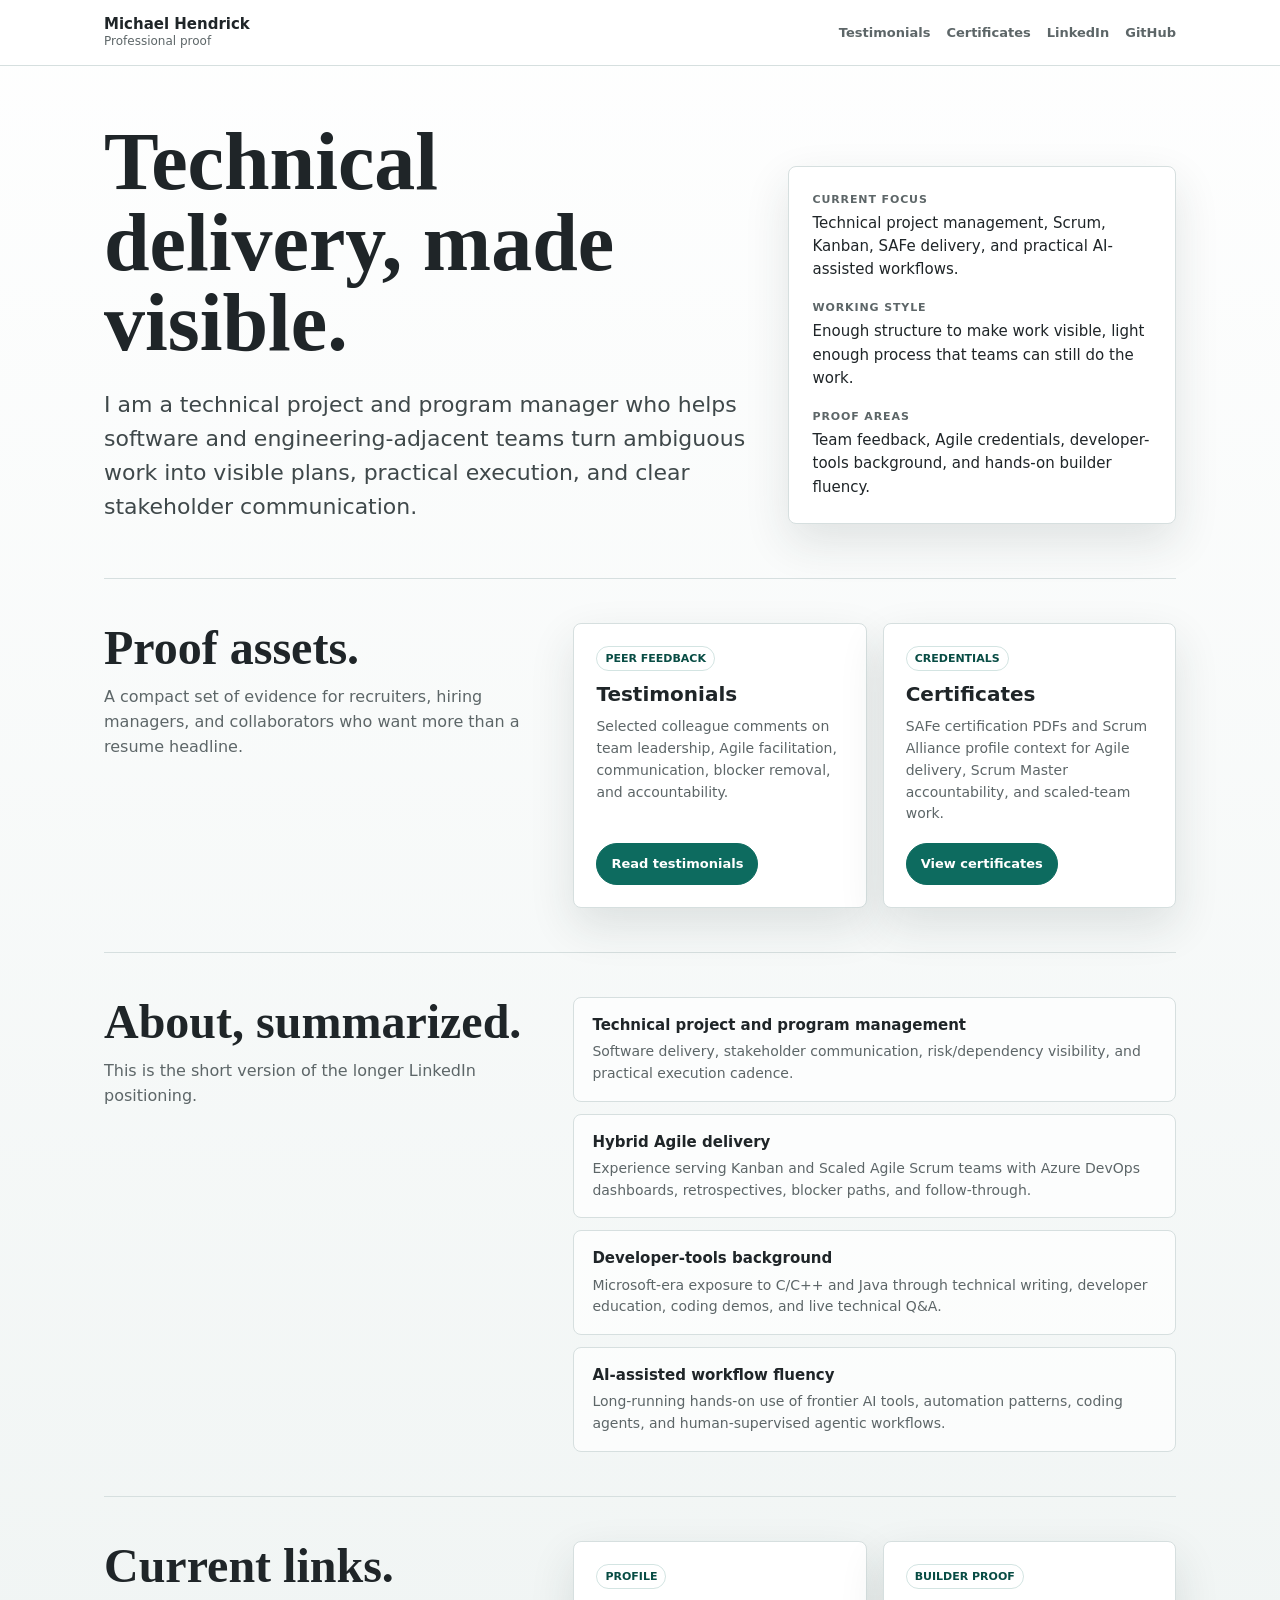
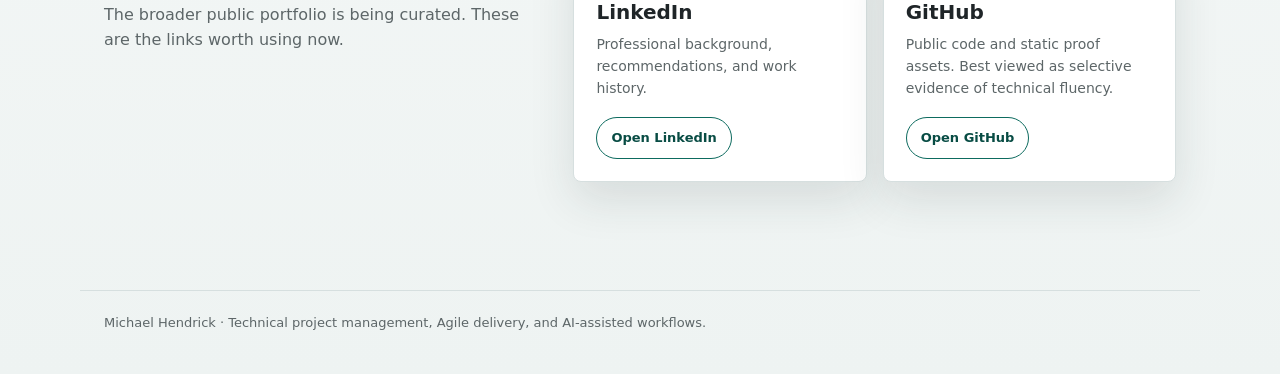
==== index.html @ f29e8d6c "Expand proof site with landing and certificates" ====
<!doctype html>
<html lang="en">
  <head>
    <meta charset="utf-8" />
    <meta name="viewport" content="width=device-width, initial-scale=1" />
    <title>Proof | Michael Hendrick</title>
    <meta
      name="description"
      content="Professional proof page for Michael Hendrick: testimonials, Agile and SAFe credentials, and a concise summary of technical project management focus."
    />
    <meta property="og:title" content="Proof | Michael Hendrick" />
    <meta
      property="og:description"
      content="Testimonials, credentials, and proof points for Michael Hendrick's technical project management, Agile delivery, and AI-assisted workflow experience."
    />
    <meta property="og:type" content="website" />
    <meta property="og:url" content="https://proof.hendrick.net/" />
    <link rel="canonical" href="https://proof.hendrick.net/" />
    <link rel="stylesheet" href="/assets/site.css" />
  </head>
  <body>
    <header class="site-header">
      <nav class="nav" aria-label="Primary">
        <a class="brand" href="/" aria-label="Michael Hendrick proof home">
          <strong>Michael Hendrick</strong>
          <span>Professional proof</span>
        </a>
        <div class="nav-links" aria-label="Proof links">
          <a href="/testimonials/">Testimonials</a>
          <a href="/certificates/">Certificates</a>
          <a href="https://www.linkedin.com/in/michaelhendrick/">LinkedIn</a>
          <a href="https://github.com/CtrlAltMike">GitHub</a>
        </div>
      </nav>
    </header>

    <main>
      <section class="hero" aria-labelledby="page-title">
        <div>
          <h1 id="page-title">Technical delivery, made visible.</h1>
          <p>
            I am a technical project and program manager who helps software and
            engineering-adjacent teams turn ambiguous work into visible plans,
            practical execution, and clear stakeholder communication.
          </p>
        </div>

        <aside class="hero-card" aria-label="Profile snapshot">
          <dl>
            <div>
              <dt>Current focus</dt>
              <dd>Technical project management, Scrum, Kanban, SAFe delivery, and practical AI-assisted workflows.</dd>
            </div>
            <div>
              <dt>Working style</dt>
              <dd>Enough structure to make work visible, light enough process that teams can still do the work.</dd>
            </div>
            <div>
              <dt>Proof areas</dt>
              <dd>Team feedback, Agile credentials, developer-tools background, and hands-on builder fluency.</dd>
            </div>
          </dl>
        </aside>
      </section>

      <section class="section" aria-labelledby="proof-title">
        <div>
          <h2 id="proof-title">Proof assets.</h2>
          <p class="section-copy">
            A compact set of evidence for recruiters, hiring managers, and
            collaborators who want more than a resume headline.
          </p>
        </div>

        <div class="card-grid">
          <article class="content-card">
            <div class="tag-row"><span class="tag">Peer feedback</span></div>
            <h3>Testimonials</h3>
            <p>
              Selected colleague comments on team leadership, Agile facilitation,
              communication, blocker removal, and accountability.
            </p>
            <div class="button-row">
              <a class="button primary" href="/testimonials/">Read testimonials</a>
            </div>
          </article>

          <article class="content-card">
            <div class="tag-row"><span class="tag">Credentials</span></div>
            <h3>Certificates</h3>
            <p>
              SAFe certification PDFs and Scrum Alliance profile context for
              Agile delivery, Scrum Master accountability, and scaled-team work.
            </p>
            <div class="button-row">
              <a class="button primary" href="/certificates/">View certificates</a>
            </div>
          </article>
        </div>
      </section>

      <section class="section" aria-labelledby="about-title">
        <div>
          <h2 id="about-title">About, summarized.</h2>
          <p class="section-copy">
            This is the short version of the longer LinkedIn positioning.
          </p>
        </div>

        <ul class="proof-list">
          <li>
            <strong>Technical project and program management</strong>
            <span>Software delivery, stakeholder communication, risk/dependency visibility, and practical execution cadence.</span>
          </li>
          <li>
            <strong>Hybrid Agile delivery</strong>
            <span>Experience serving Kanban and Scaled Agile Scrum teams with Azure DevOps dashboards, retrospectives, blocker paths, and follow-through.</span>
          </li>
          <li>
            <strong>Developer-tools background</strong>
            <span>Microsoft-era exposure to C/C++ and Java through technical writing, developer education, coding demos, and live technical Q&A.</span>
          </li>
          <li>
            <strong>AI-assisted workflow fluency</strong>
            <span>Long-running hands-on use of frontier AI tools, automation patterns, coding agents, and human-supervised agentic workflows.</span>
          </li>
        </ul>
      </section>

      <section class="section" aria-labelledby="links-title">
        <div>
          <h2 id="links-title">Current links.</h2>
          <p class="section-copy">
            The broader public portfolio is being curated. These are the links
            worth using now.
          </p>
        </div>

        <div class="card-grid">
          <article class="content-card">
            <div class="tag-row"><span class="tag">Profile</span></div>
            <h3>LinkedIn</h3>
            <p>Professional background, recommendations, and work history.</p>
            <div class="button-row">
              <a class="button secondary" href="https://www.linkedin.com/in/michaelhendrick/">Open LinkedIn</a>
            </div>
          </article>

          <article class="content-card">
            <div class="tag-row"><span class="tag">Builder proof</span></div>
            <h3>GitHub</h3>
            <p>Public code and static proof assets. Best viewed as selective evidence of technical fluency.</p>
            <div class="button-row">
              <a class="button secondary" href="https://github.com/CtrlAltMike">Open GitHub</a>
            </div>
          </article>
        </div>
      </section>
    </main>

    <footer class="page-footer">
      <span>Michael Hendrick · Technical project management, Agile delivery, and AI-assisted workflows.</span>
    </footer>
  </body>
</html>
---- assets/site.css ----
:root {
  color-scheme: light;
  --bg: #eef3f2;
  --paper: #ffffff;
  --ink: #1f2528;
  --muted: #5d6668;
  --line: #d6dfdf;
  --accent: #0d6b5f;
  --accent-dark: #084c44;
  --gold: #b48234;
  --rust: #a84f35;
  --blue: #345e87;
  --shadow: 0 18px 45px rgba(31, 46, 50, 0.12);
  --radius: 8px;
  --max: 1120px;
}

* {
  box-sizing: border-box;
}

html {
  scroll-behavior: smooth;
}

body {
  margin: 0;
  font-family:
    Inter, ui-sans-serif, system-ui, -apple-system, BlinkMacSystemFont,
    "Segoe UI", sans-serif;
  background:
    linear-gradient(180deg, rgba(255, 255, 255, 0.96), rgba(238, 243, 242, 0.98)),
    var(--bg);
  color: var(--ink);
  line-height: 1.55;
}

a {
  color: inherit;
  text-decoration-color: rgba(13, 107, 95, 0.36);
  text-underline-offset: 0.18em;
}

a:hover {
  color: var(--accent-dark);
  text-decoration-color: var(--accent-dark);
}

.site-header {
  border-bottom: 1px solid var(--line);
  background: rgba(255, 255, 255, 0.9);
  backdrop-filter: blur(12px);
  position: sticky;
  top: 0;
  z-index: 20;
}

.nav {
  align-items: center;
  display: flex;
  gap: 24px;
  justify-content: space-between;
  margin: 0 auto;
  max-width: var(--max);
  padding: 16px 24px;
}

.brand {
  display: grid;
  gap: 0;
  text-decoration: none;
}

.brand strong {
  font-size: 15px;
  letter-spacing: 0;
  line-height: 1.15;
}

.brand span {
  color: var(--muted);
  font-size: 12px;
  line-height: 1.35;
}

.nav-links {
  align-items: center;
  display: flex;
  flex-wrap: wrap;
  gap: 16px;
  justify-content: flex-end;
}

.nav-links a {
  color: var(--muted);
  font-size: 13px;
  font-weight: 650;
  text-decoration: none;
}

.nav-links a:hover {
  color: var(--accent-dark);
}

main {
  margin: 0 auto;
  max-width: var(--max);
  padding: 56px 24px 64px;
}

.hero {
  display: grid;
  gap: 36px;
  grid-template-columns: minmax(0, 1.25fr) minmax(280px, 0.75fr);
  margin-bottom: 54px;
}

.hero h1 {
  font-family: Georgia, "Times New Roman", ui-serif, serif;
  font-size: clamp(42px, 7vw, 82px);
  font-weight: 600;
  letter-spacing: 0;
  line-height: 0.98;
  margin: 0 0 24px;
  max-width: 900px;
}

.hero p {
  color: #3f484a;
  font-size: clamp(18px, 2vw, 22px);
  margin: 0;
  max-width: 760px;
}

.hero-card,
.content-card {
  background: var(--paper);
  border: 1px solid var(--line);
  border-radius: var(--radius);
  box-shadow: var(--shadow);
}

.hero-card {
  align-self: end;
  padding: 24px;
}

.hero-card dl {
  display: grid;
  gap: 18px;
  margin: 0;
}

.hero-card dt,
.eyebrow {
  color: var(--muted);
  font-size: 11px;
  font-weight: 800;
  letter-spacing: 0.08em;
  text-transform: uppercase;
}

.hero-card dd {
  font-size: 15px;
  margin: 4px 0 0;
}

.section {
  border-top: 1px solid var(--line);
  display: grid;
  gap: 24px;
  grid-template-columns: minmax(0, 0.85fr) minmax(0, 1.15fr);
  padding: 44px 0;
}

.section h2 {
  font-family: Georgia, "Times New Roman", ui-serif, serif;
  font-size: clamp(30px, 4vw, 48px);
  font-weight: 600;
  letter-spacing: 0;
  line-height: 1.05;
  margin: 0;
}

.section-copy {
  color: var(--muted);
  font-size: 16px;
  margin: 12px 0 0;
  max-width: 460px;
}

.card-grid {
  display: grid;
  gap: 16px;
  grid-template-columns: repeat(2, minmax(0, 1fr));
}

.content-card {
  display: flex;
  flex-direction: column;
  min-height: 220px;
  padding: 22px;
}

.content-card h3 {
  font-size: 20px;
  letter-spacing: 0;
  line-height: 1.18;
  margin: 12px 0 10px;
}

.content-card p {
  color: var(--muted);
  font-size: 14px;
  margin: 0 0 18px;
}

.content-card .meta {
  color: var(--muted);
  display: grid;
  font-size: 13px;
  gap: 5px;
  margin: 0 0 18px;
}

.tag-row {
  display: flex;
  flex-wrap: wrap;
  gap: 6px;
}

.tag {
  border: 1px solid rgba(13, 107, 95, 0.18);
  border-radius: 999px;
  color: var(--accent-dark);
  font-size: 11px;
  font-weight: 800;
  line-height: 1;
  padding: 6px 8px;
  text-transform: uppercase;
}

.button-row {
  display: flex;
  flex-wrap: wrap;
  gap: 10px;
  margin-top: auto;
}

.button {
  align-items: center;
  border: 1px solid var(--accent);
  border-radius: 999px;
  display: inline-flex;
  font-size: 13px;
  font-weight: 800;
  justify-content: center;
  min-height: 38px;
  padding: 10px 14px;
  text-decoration: none;
}

.button.primary {
  background: var(--accent);
  color: white;
}

.button.secondary {
  color: var(--accent-dark);
}

.proof-list {
  display: grid;
  gap: 12px;
  margin: 0;
  padding: 0;
}

.proof-list li {
  background: rgba(255, 255, 255, 0.72);
  border: 1px solid var(--line);
  border-radius: var(--radius);
  list-style: none;
  padding: 16px 18px;
}

.proof-list strong {
  color: var(--ink);
  display: block;
  font-size: 15px;
  margin-bottom: 4px;
}

.proof-list span {
  color: var(--muted);
  display: block;
  font-size: 14px;
}

.page-footer {
  border-top: 1px solid var(--line);
  color: var(--muted);
  font-size: 13px;
  margin: 0 auto;
  max-width: var(--max);
  padding: 22px 24px 40px;
}

@media (max-width: 900px) {
  main {
    padding-top: 38px;
  }

  .hero,
  .section {
    grid-template-columns: 1fr;
  }

  .hero-card {
    align-self: auto;
  }
}

@media (max-width: 620px) {
  .nav {
    align-items: flex-start;
    flex-direction: column;
    gap: 12px;
  }

  .nav-links {
    justify-content: flex-start;
  }

  .card-grid {
    grid-template-columns: 1fr;
  }

  .content-card {
    min-height: 0;
  }
}
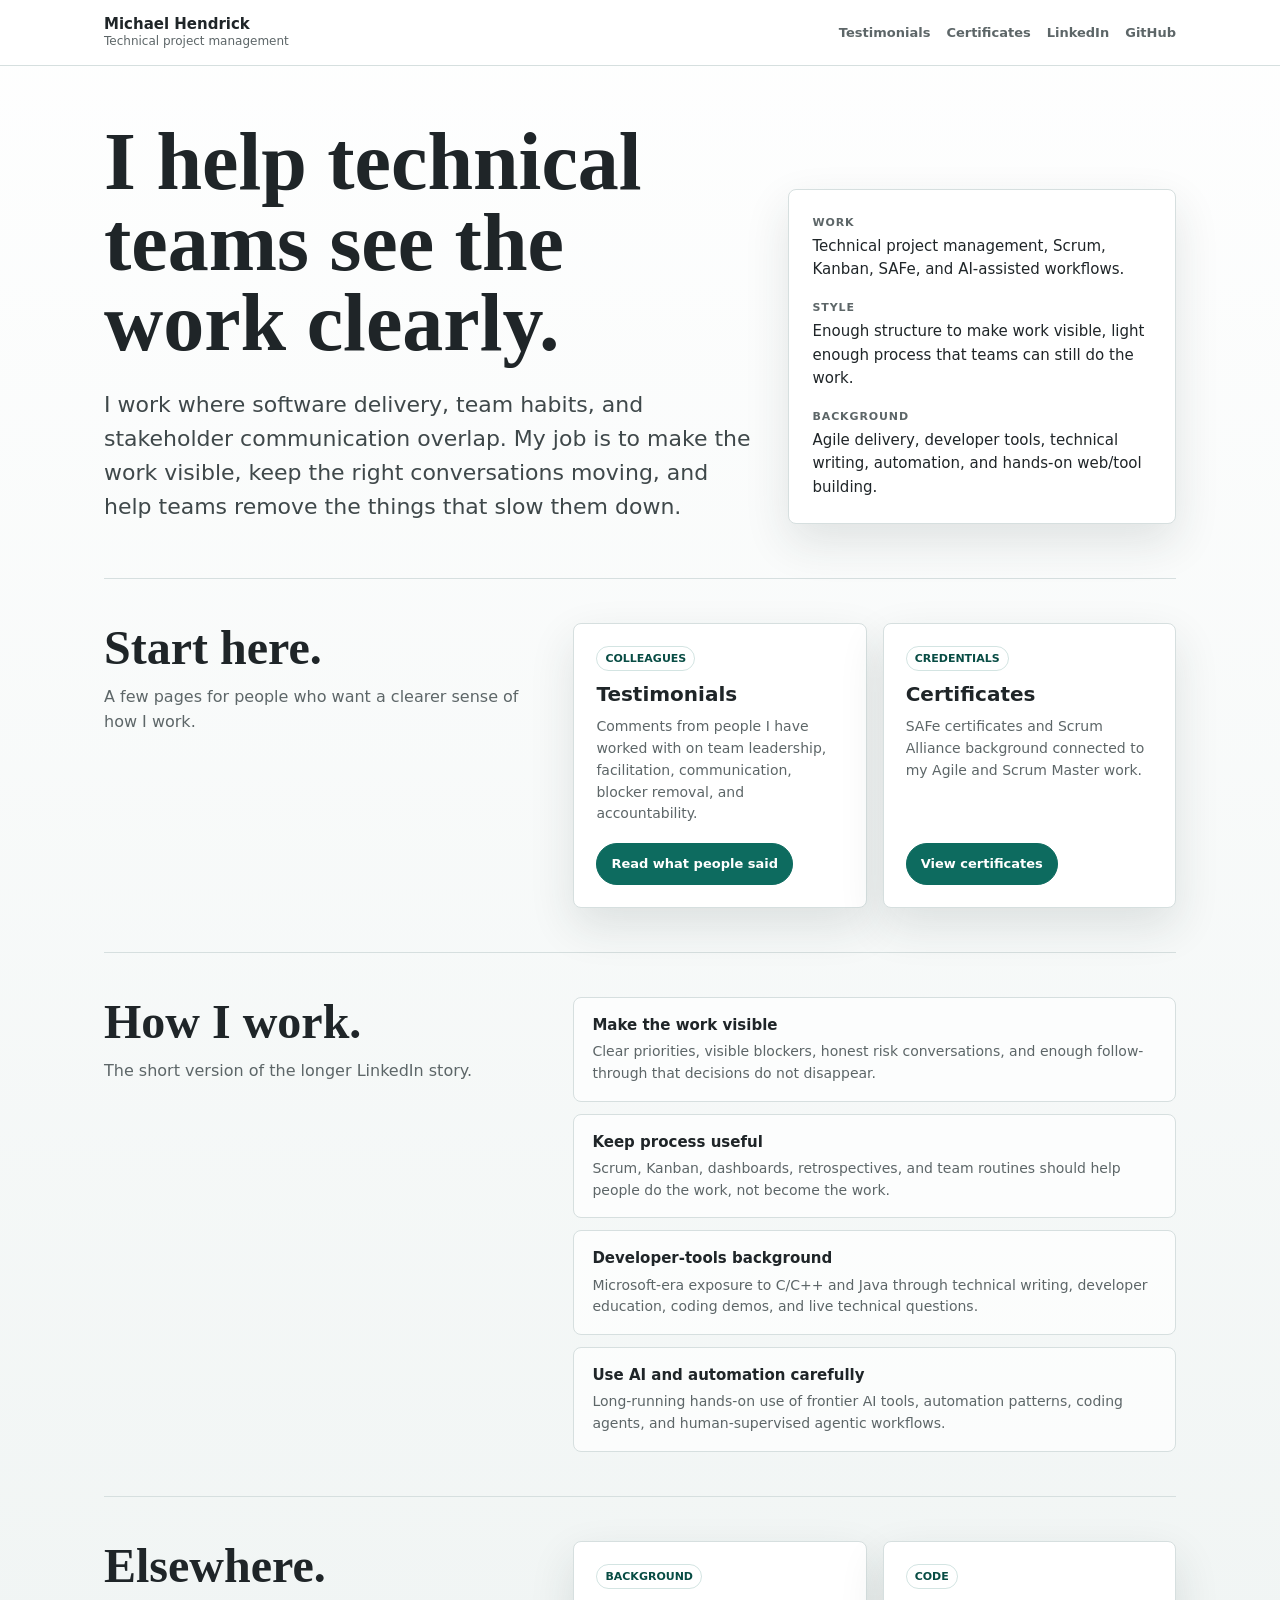
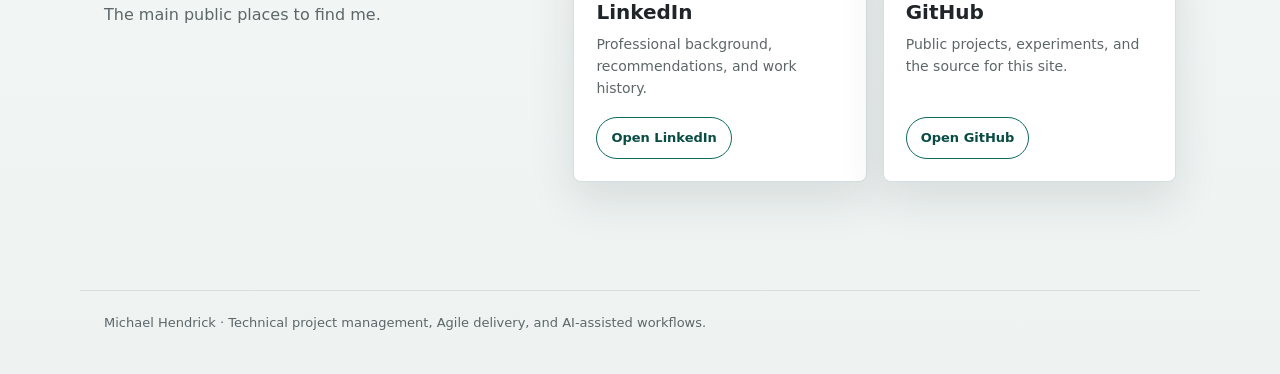
==== commit 3d65ea42: "Reduce spec-like site copy" ====
--- a/index.html
+++ b/index.html
@@ -3,15 +3,15 @@
   <head>
     <meta charset="utf-8" />
     <meta name="viewport" content="width=device-width, initial-scale=1" />
-    <title>Proof | Michael Hendrick</title>
+    <title>Michael Hendrick</title>
     <meta
       name="description"
-      content="Professional proof page for Michael Hendrick: testimonials, Agile and SAFe credentials, and a concise summary of technical project management focus."
+      content="Michael Hendrick's professional background, colleague testimonials, Agile certificates, and links."
     />
-    <meta property="og:title" content="Proof | Michael Hendrick" />
+    <meta property="og:title" content="Michael Hendrick" />
     <meta
       property="og:description"
-      content="Testimonials, credentials, and proof points for Michael Hendrick's technical project management, Agile delivery, and AI-assisted workflow experience."
+      content="Colleague testimonials, Agile certificates, and a short summary of Michael Hendrick's technical project management work."
     />
     <meta property="og:type" content="website" />
     <meta property="og:url" content="https://proof.hendrick.net/" />
@@ -21,9 +21,9 @@
   <body>
     <header class="site-header">
       <nav class="nav" aria-label="Primary">
-        <a class="brand" href="/" aria-label="Michael Hendrick proof home">
+        <a class="brand" href="/" aria-label="Michael Hendrick home">
           <strong>Michael Hendrick</strong>
-          <span>Professional proof</span>
+          <span>Technical project management</span>
         </a>
         <div class="nav-links" aria-label="Proof links">
           <a href="/testimonials/">Testimonials</a>
@@ -37,51 +37,51 @@
     <main>
       <section class="hero" aria-labelledby="page-title">
         <div>
-          <h1 id="page-title">Technical delivery, made visible.</h1>
+          <h1 id="page-title">I help technical teams see the work clearly.</h1>
           <p>
-            I am a technical project and program manager who helps software and
-            engineering-adjacent teams turn ambiguous work into visible plans,
-            practical execution, and clear stakeholder communication.
+            I work where software delivery, team habits, and stakeholder
+            communication overlap. My job is to make the work visible, keep the
+            right conversations moving, and help teams remove the things that
+            slow them down.
           </p>
         </div>
 
         <aside class="hero-card" aria-label="Profile snapshot">
           <dl>
             <div>
-              <dt>Current focus</dt>
-              <dd>Technical project management, Scrum, Kanban, SAFe delivery, and practical AI-assisted workflows.</dd>
+              <dt>Work</dt>
+              <dd>Technical project management, Scrum, Kanban, SAFe, and AI-assisted workflows.</dd>
             </div>
             <div>
-              <dt>Working style</dt>
+              <dt>Style</dt>
               <dd>Enough structure to make work visible, light enough process that teams can still do the work.</dd>
             </div>
             <div>
-              <dt>Proof areas</dt>
-              <dd>Team feedback, Agile credentials, developer-tools background, and hands-on builder fluency.</dd>
+              <dt>Background</dt>
+              <dd>Agile delivery, developer tools, technical writing, automation, and hands-on web/tool building.</dd>
             </div>
           </dl>
         </aside>
       </section>
 
-      <section class="section" aria-labelledby="proof-title">
+      <section class="section" aria-labelledby="start-title">
         <div>
-          <h2 id="proof-title">Proof assets.</h2>
+          <h2 id="start-title">Start here.</h2>
           <p class="section-copy">
-            A compact set of evidence for recruiters, hiring managers, and
-            collaborators who want more than a resume headline.
+            A few pages for people who want a clearer sense of how I work.
           </p>
         </div>
 
         <div class="card-grid">
           <article class="content-card">
-            <div class="tag-row"><span class="tag">Peer feedback</span></div>
+            <div class="tag-row"><span class="tag">Colleagues</span></div>
             <h3>Testimonials</h3>
             <p>
-              Selected colleague comments on team leadership, Agile facilitation,
-              communication, blocker removal, and accountability.
+              Comments from people I have worked with on team leadership,
+              facilitation, communication, blocker removal, and accountability.
             </p>
             <div class="button-row">
-              <a class="button primary" href="/testimonials/">Read testimonials</a>
+              <a class="button primary" href="/testimonials/">Read what people said</a>
             </div>
           </article>
 
@@ -89,8 +89,8 @@
             <div class="tag-row"><span class="tag">Credentials</span></div>
             <h3>Certificates</h3>
             <p>
-              SAFe certification PDFs and Scrum Alliance profile context for
-              Agile delivery, Scrum Master accountability, and scaled-team work.
+              SAFe certificates and Scrum Alliance background connected to my
+              Agile and Scrum Master work.
             </p>
             <div class="button-row">
               <a class="button primary" href="/certificates/">View certificates</a>
@@ -101,27 +101,27 @@
 
       <section class="section" aria-labelledby="about-title">
         <div>
-          <h2 id="about-title">About, summarized.</h2>
+          <h2 id="about-title">How I work.</h2>
           <p class="section-copy">
-            This is the short version of the longer LinkedIn positioning.
+            The short version of the longer LinkedIn story.
           </p>
         </div>
 
         <ul class="proof-list">
           <li>
-            <strong>Technical project and program management</strong>
-            <span>Software delivery, stakeholder communication, risk/dependency visibility, and practical execution cadence.</span>
+            <strong>Make the work visible</strong>
+            <span>Clear priorities, visible blockers, honest risk conversations, and enough follow-through that decisions do not disappear.</span>
           </li>
           <li>
-            <strong>Hybrid Agile delivery</strong>
-            <span>Experience serving Kanban and Scaled Agile Scrum teams with Azure DevOps dashboards, retrospectives, blocker paths, and follow-through.</span>
+            <strong>Keep process useful</strong>
+            <span>Scrum, Kanban, dashboards, retrospectives, and team routines should help people do the work, not become the work.</span>
           </li>
           <li>
             <strong>Developer-tools background</strong>
-            <span>Microsoft-era exposure to C/C++ and Java through technical writing, developer education, coding demos, and live technical Q&A.</span>
+            <span>Microsoft-era exposure to C/C++ and Java through technical writing, developer education, coding demos, and live technical questions.</span>
           </li>
           <li>
-            <strong>AI-assisted workflow fluency</strong>
+            <strong>Use AI and automation carefully</strong>
             <span>Long-running hands-on use of frontier AI tools, automation patterns, coding agents, and human-supervised agentic workflows.</span>
           </li>
         </ul>
@@ -129,16 +129,15 @@
 
       <section class="section" aria-labelledby="links-title">
         <div>
-          <h2 id="links-title">Current links.</h2>
+          <h2 id="links-title">Elsewhere.</h2>
           <p class="section-copy">
-            The broader public portfolio is being curated. These are the links
-            worth using now.
+            The main public places to find me.
           </p>
         </div>
 
         <div class="card-grid">
           <article class="content-card">
-            <div class="tag-row"><span class="tag">Profile</span></div>
+            <div class="tag-row"><span class="tag">Background</span></div>
             <h3>LinkedIn</h3>
             <p>Professional background, recommendations, and work history.</p>
             <div class="button-row">
@@ -147,9 +146,9 @@
           </article>
 
           <article class="content-card">
-            <div class="tag-row"><span class="tag">Builder proof</span></div>
+            <div class="tag-row"><span class="tag">Code</span></div>
             <h3>GitHub</h3>
-            <p>Public code and static proof assets. Best viewed as selective evidence of technical fluency.</p>
+            <p>Public projects, experiments, and the source for this site.</p>
             <div class="button-row">
               <a class="button secondary" href="https://github.com/CtrlAltMike">Open GitHub</a>
             </div>
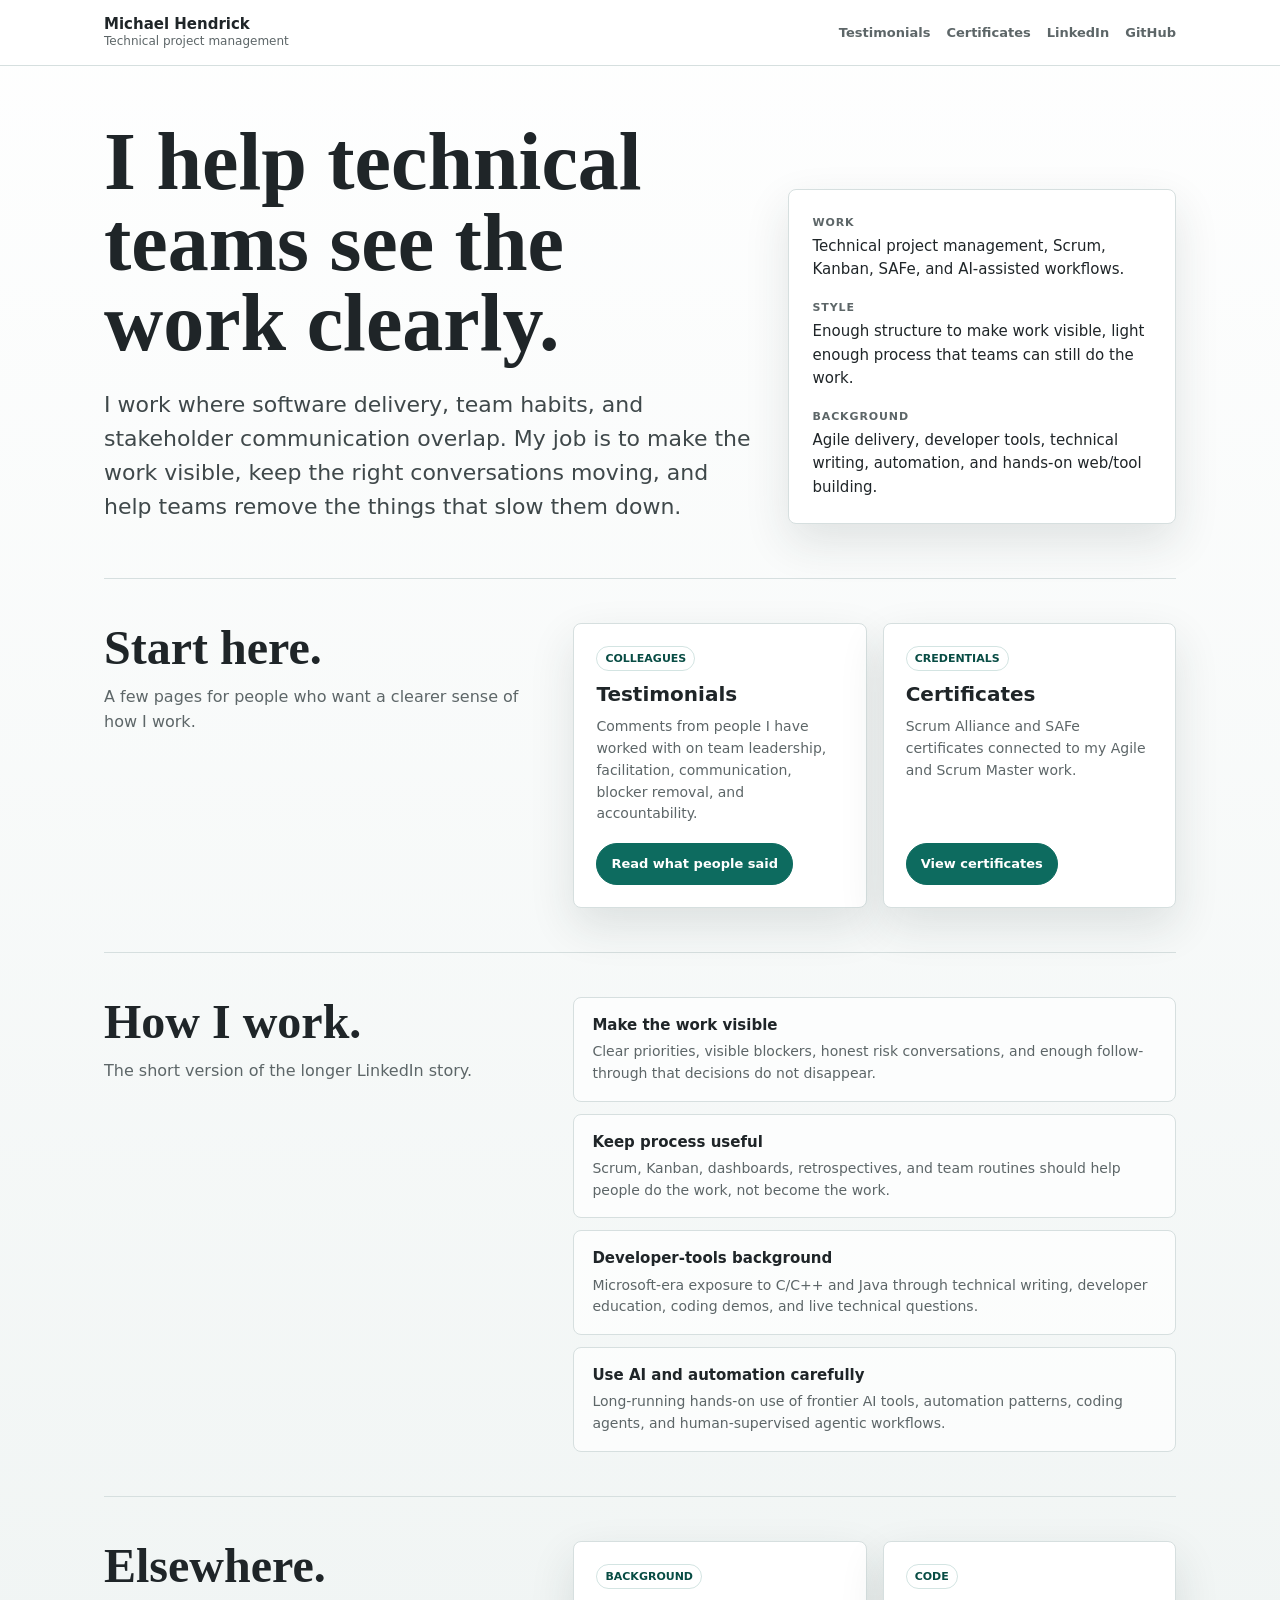
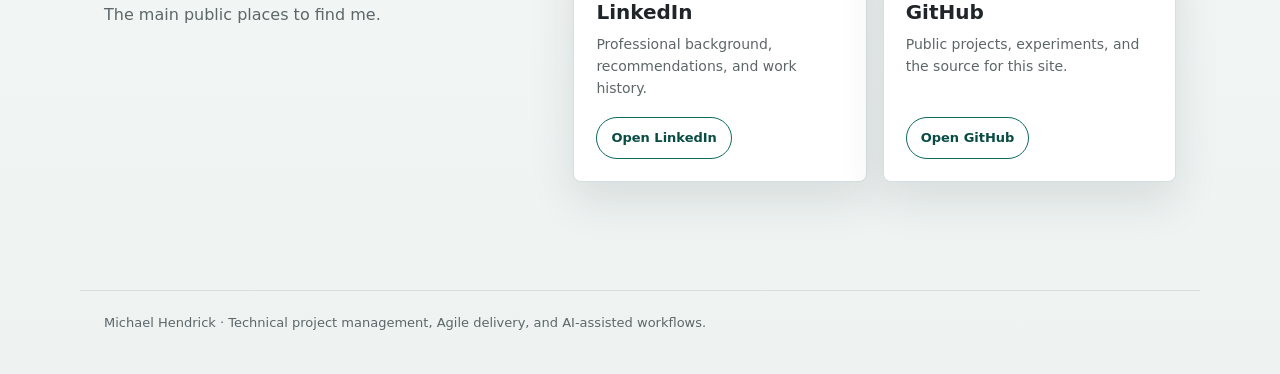
==== commit 6d00568e: "Add Scrum Alliance certificate" ====
--- a/index.html
+++ b/index.html
@@ -89,7 +89,7 @@
             <div class="tag-row"><span class="tag">Credentials</span></div>
             <h3>Certificates</h3>
             <p>
-              SAFe certificates and Scrum Alliance background connected to my
+              Scrum Alliance and SAFe certificates connected to my
               Agile and Scrum Master work.
             </p>
             <div class="button-row">
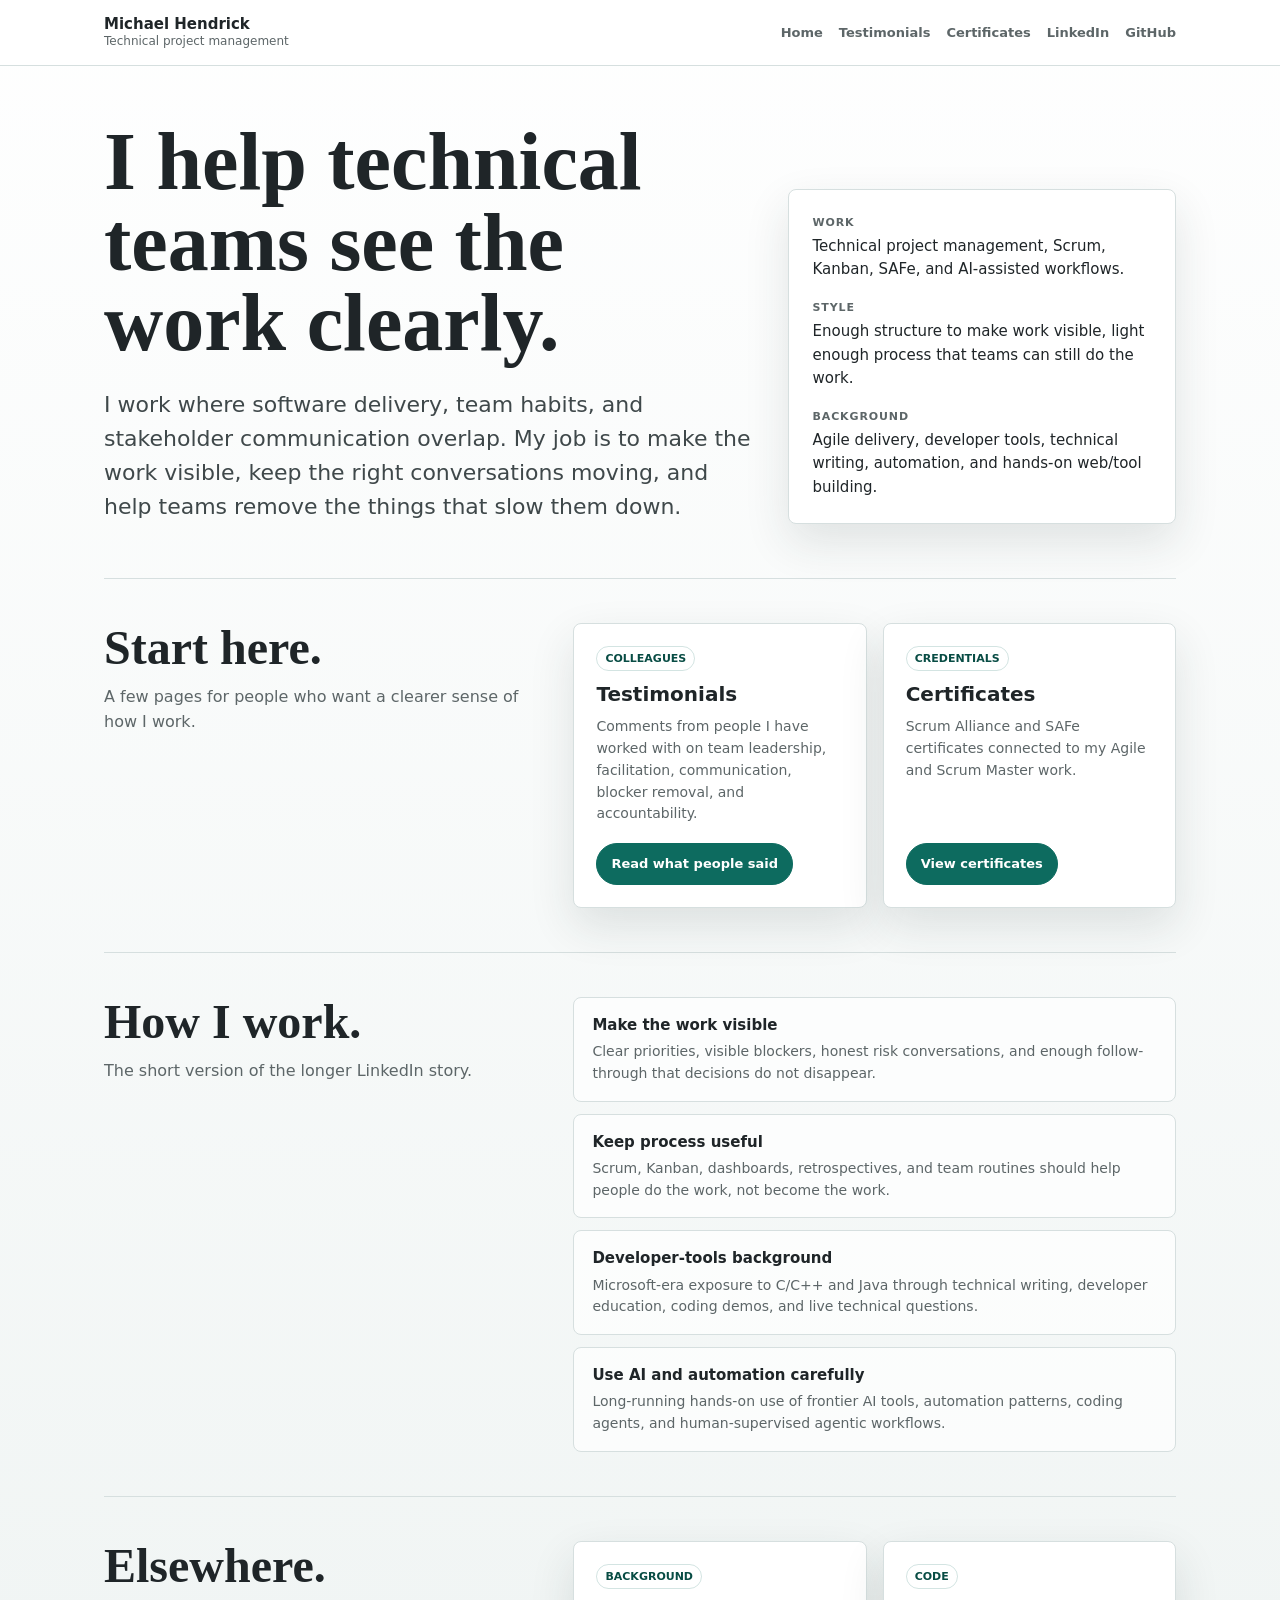
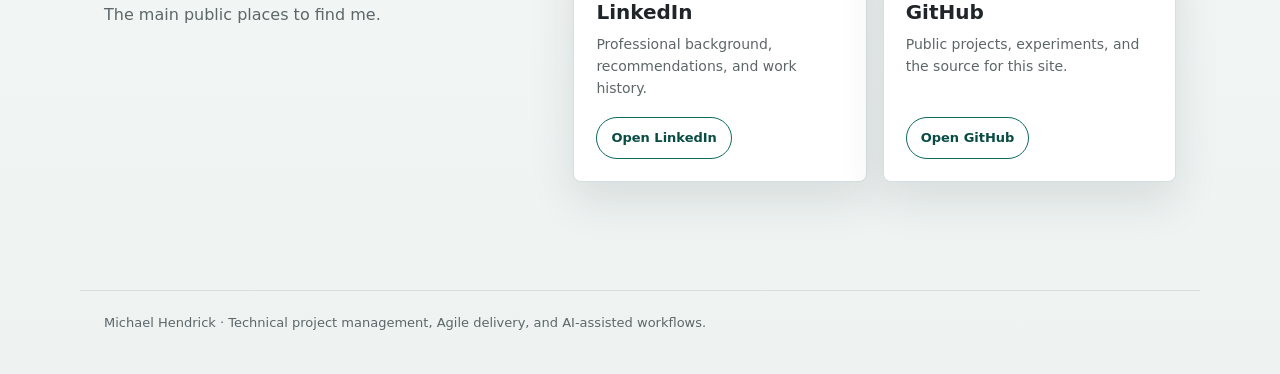
==== commit 47260007: "Keep site navigation consistent" ====
--- a/index.html
+++ b/index.html
@@ -25,7 +25,8 @@
           <strong>Michael Hendrick</strong>
           <span>Technical project management</span>
         </a>
-        <div class="nav-links" aria-label="Proof links">
+        <div class="nav-links" aria-label="Primary links">
+          <a href="/">Home</a>
           <a href="/testimonials/">Testimonials</a>
           <a href="/certificates/">Certificates</a>
           <a href="https://www.linkedin.com/in/michaelhendrick/">LinkedIn</a>
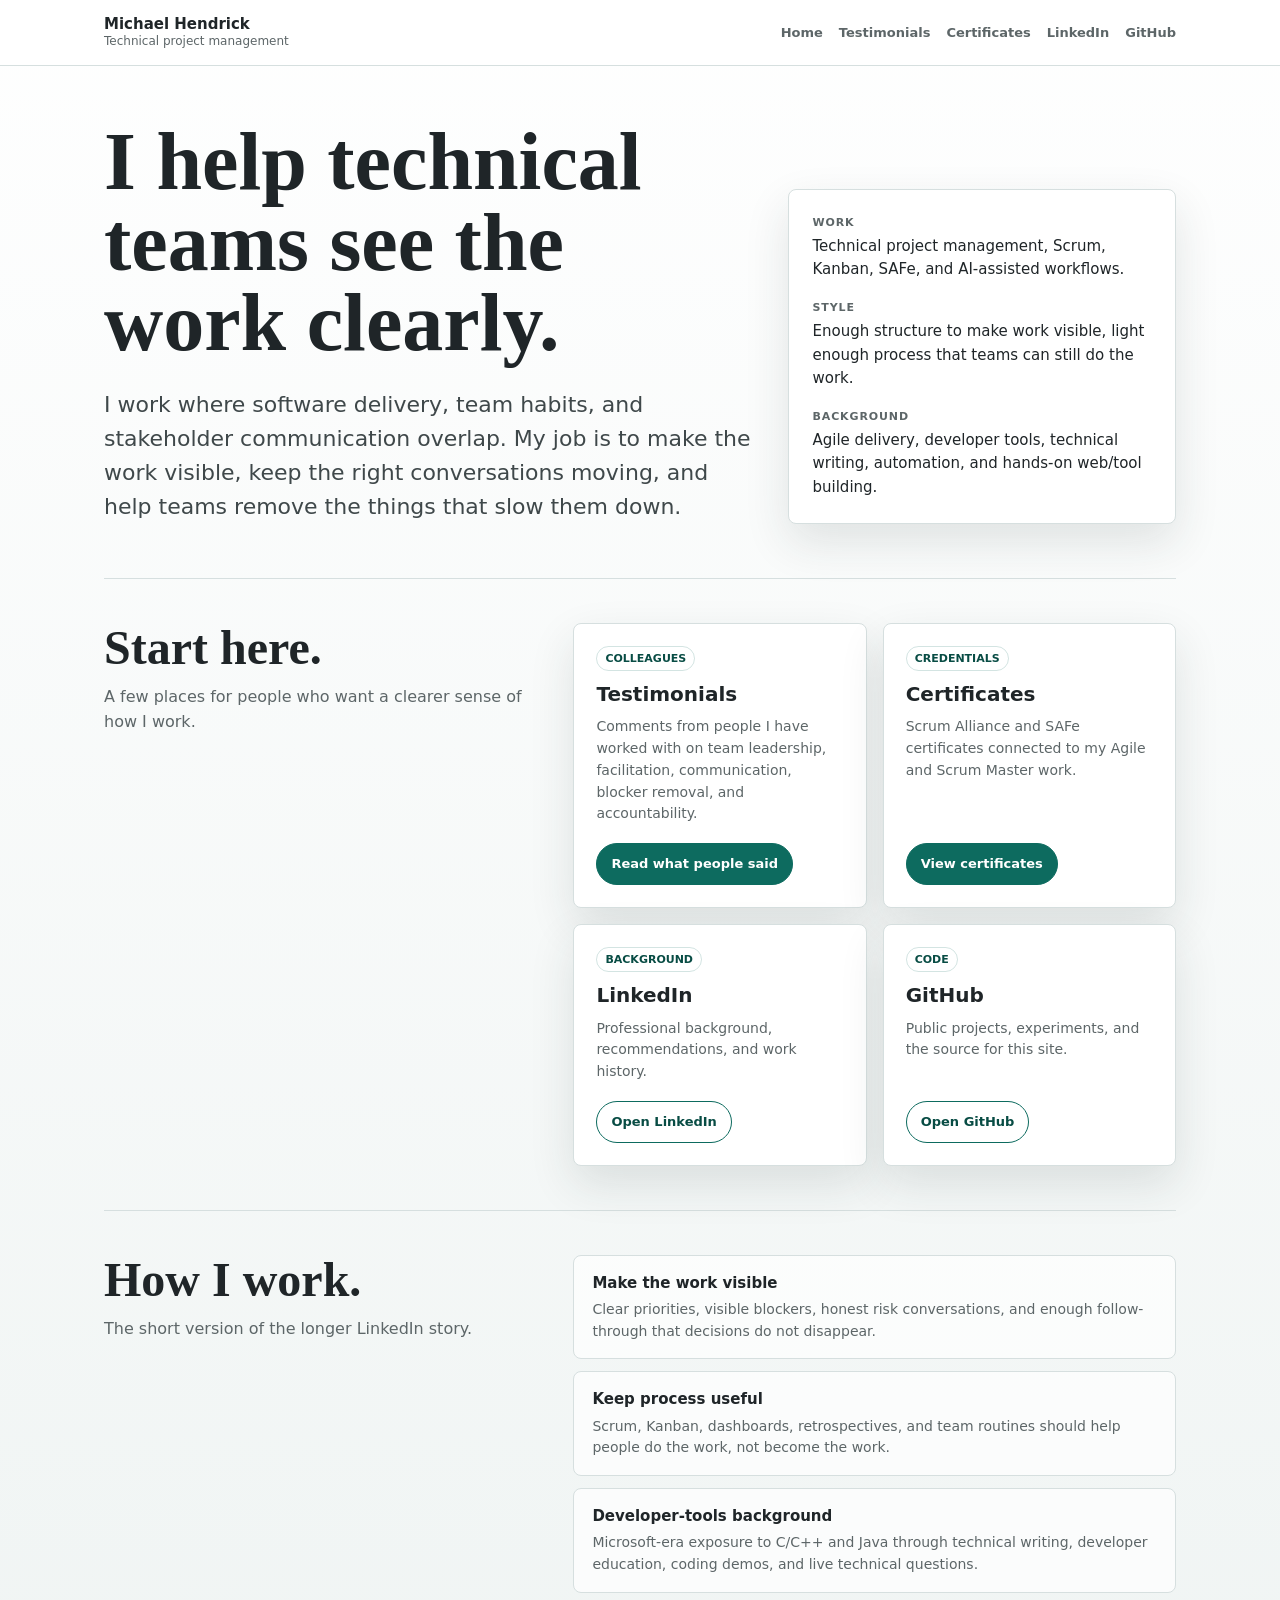
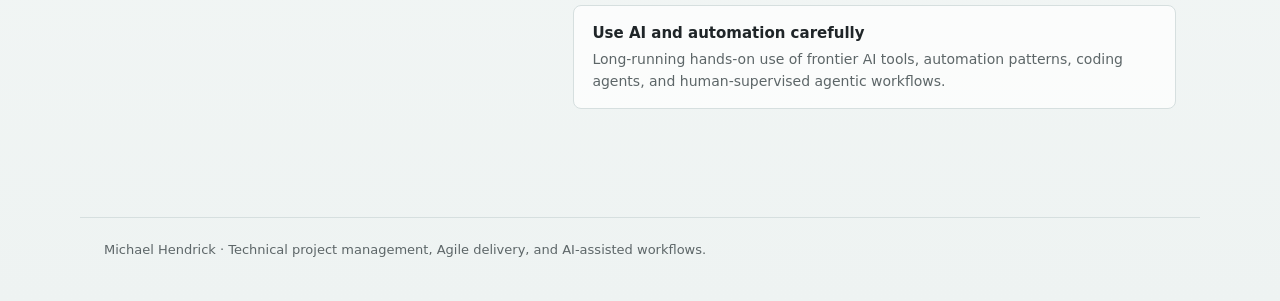
==== commit 2ae28709: "Polish proof site page layouts" ====
--- a/index.html
+++ b/index.html
@@ -16,6 +16,7 @@
     <meta property="og:type" content="website" />
     <meta property="og:url" content="https://proof.hendrick.net/" />
     <link rel="canonical" href="https://proof.hendrick.net/" />
+    <link rel="icon" href="/favicon.svg" type="image/svg+xml" />
     <link rel="stylesheet" href="/assets/site.css" />
   </head>
   <body>
@@ -29,8 +30,8 @@
           <a href="/">Home</a>
           <a href="/testimonials/">Testimonials</a>
           <a href="/certificates/">Certificates</a>
-          <a href="https://www.linkedin.com/in/michaelhendrick/">LinkedIn</a>
-          <a href="https://github.com/CtrlAltMike">GitHub</a>
+          <a href="https://www.linkedin.com/in/michaelhendrick/" target="_blank" rel="noopener noreferrer">LinkedIn</a>
+          <a href="https://github.com/CtrlAltMike" target="_blank" rel="noopener noreferrer">GitHub</a>
         </div>
       </nav>
     </header>
@@ -69,7 +70,7 @@
         <div>
           <h2 id="start-title">Start here.</h2>
           <p class="section-copy">
-            A few pages for people who want a clearer sense of how I work.
+            A few places for people who want a clearer sense of how I work.
           </p>
         </div>
 
@@ -95,6 +96,24 @@
             </p>
             <div class="button-row">
               <a class="button primary" href="/certificates/">View certificates</a>
+            </div>
+          </article>
+
+          <article class="content-card">
+            <div class="tag-row"><span class="tag">Background</span></div>
+            <h3>LinkedIn</h3>
+            <p>Professional background, recommendations, and work history.</p>
+            <div class="button-row">
+              <a class="button secondary" href="https://www.linkedin.com/in/michaelhendrick/" target="_blank" rel="noopener noreferrer">Open LinkedIn</a>
+            </div>
+          </article>
+
+          <article class="content-card">
+            <div class="tag-row"><span class="tag">Code</span></div>
+            <h3>GitHub</h3>
+            <p>Public projects, experiments, and the source for this site.</p>
+            <div class="button-row">
+              <a class="button secondary" href="https://github.com/CtrlAltMike" target="_blank" rel="noopener noreferrer">Open GitHub</a>
             </div>
           </article>
         </div>
@@ -127,35 +146,6 @@
           </li>
         </ul>
       </section>
-
-      <section class="section" aria-labelledby="links-title">
-        <div>
-          <h2 id="links-title">Elsewhere.</h2>
-          <p class="section-copy">
-            The main public places to find me.
-          </p>
-        </div>
-
-        <div class="card-grid">
-          <article class="content-card">
-            <div class="tag-row"><span class="tag">Background</span></div>
-            <h3>LinkedIn</h3>
-            <p>Professional background, recommendations, and work history.</p>
-            <div class="button-row">
-              <a class="button secondary" href="https://www.linkedin.com/in/michaelhendrick/">Open LinkedIn</a>
-            </div>
-          </article>
-
-          <article class="content-card">
-            <div class="tag-row"><span class="tag">Code</span></div>
-            <h3>GitHub</h3>
-            <p>Public projects, experiments, and the source for this site.</p>
-            <div class="button-row">
-              <a class="button secondary" href="https://github.com/CtrlAltMike">Open GitHub</a>
-            </div>
-          </article>
-        </div>
-      </section>
     </main>
 
     <footer class="page-footer">
--- a/assets/site.css
+++ b/assets/site.css
@@ -115,6 +115,15 @@
   margin-bottom: 54px;
 }
 
+.hero--plain {
+  display: block;
+  margin-bottom: 34px;
+}
+
+.hero--plain p {
+  max-width: 840px;
+}
+
 .hero h1 {
   font-family: Georgia, "Times New Roman", ui-serif, serif;
   font-size: clamp(42px, 7vw, 82px);
@@ -173,6 +182,10 @@
   padding: 44px 0;
 }
 
+.section--tight {
+  padding-top: 34px;
+}
+
 .section h2 {
   font-family: Georgia, "Times New Roman", ui-serif, serif;
   font-size: clamp(30px, 4vw, 48px);
@@ -187,6 +200,14 @@
   font-size: 16px;
   margin: 12px 0 0;
   max-width: 460px;
+}
+
+.source-note {
+  border-left: 3px solid var(--accent);
+  color: #465052;
+  font-size: 15px;
+  margin: 24px 0 0;
+  padding-left: 14px;
 }
 
 .card-grid {
@@ -269,6 +290,107 @@
   color: var(--accent-dark);
 }
 
+.theme-tabs {
+  align-items: center;
+  border-bottom: 1px solid var(--line);
+  display: flex;
+  flex-wrap: wrap;
+  gap: 8px;
+  margin: 0 0 30px;
+  padding-bottom: 14px;
+}
+
+.theme-tabs button {
+  appearance: none;
+  background: transparent;
+  border: 1px solid var(--line);
+  border-radius: 999px;
+  color: var(--muted);
+  cursor: pointer;
+  font: inherit;
+  font-size: 13px;
+  font-weight: 750;
+  line-height: 1;
+  min-height: 36px;
+  padding: 10px 14px;
+}
+
+.theme-tabs button[aria-pressed="true"] {
+  background: var(--accent);
+  border-color: var(--accent);
+  color: white;
+}
+
+.quote-grid {
+  display: grid;
+  gap: 18px;
+  grid-template-columns: repeat(2, minmax(0, 1fr));
+}
+
+.quote-card {
+  background: var(--paper);
+  border: 1px solid var(--line);
+  border-radius: var(--radius);
+  box-shadow: 0 10px 26px rgba(31, 46, 50, 0.07);
+  display: flex;
+  flex-direction: column;
+  margin: 0;
+  min-height: 0;
+  padding: 22px;
+}
+
+.quote-card--feature {
+  grid-column: 1 / -1;
+  padding: 28px;
+}
+
+.quote-card[data-hidden="true"] {
+  display: none;
+}
+
+.quote-card .tag-row {
+  margin-bottom: 16px;
+}
+
+.quote-card blockquote {
+  font-family: Georgia, "Times New Roman", ui-serif, serif;
+  font-size: 20px;
+  line-height: 1.38;
+  margin: 0;
+}
+
+.quote-card--long blockquote,
+.quote-card--feature blockquote {
+  font-size: 18px;
+  line-height: 1.5;
+}
+
+.quote-card--feature blockquote {
+  max-width: 940px;
+}
+
+.quote-card figcaption {
+  border-top: 1px solid var(--line);
+  color: var(--muted);
+  font-size: 13px;
+  margin-top: auto;
+  padding-top: 18px;
+}
+
+.quote-mark {
+  color: var(--gold);
+  display: block;
+  font-family: Georgia, "Times New Roman", ui-serif, serif;
+  font-size: 42px;
+  line-height: 0.7;
+  margin-bottom: 10px;
+}
+
+.quote-card--long .quote-mark,
+.quote-card--feature .quote-mark {
+  font-size: 36px;
+}
+
 .proof-list {
   display: grid;
   gap: 12px;
@@ -297,6 +419,24 @@
   font-size: 14px;
 }
 
+.proof-band {
+  border-top: 1px solid var(--line);
+  display: grid;
+  gap: 24px;
+  grid-template-columns: minmax(0, 0.9fr) minmax(0, 1.1fr);
+  margin-top: 56px;
+  padding-top: 42px;
+}
+
+.proof-band h2 {
+  font-family: Georgia, "Times New Roman", ui-serif, serif;
+  font-size: clamp(30px, 4vw, 48px);
+  font-weight: 600;
+  letter-spacing: 0;
+  line-height: 1.05;
+  margin: 0;
+}
+
 .page-footer {
   border-top: 1px solid var(--line);
   color: var(--muted);
@@ -312,7 +452,8 @@
   }
 
   .hero,
-  .section {
+  .section,
+  .proof-band {
     grid-template-columns: 1fr;
   }
 
@@ -339,4 +480,12 @@
   .content-card {
     min-height: 0;
   }
-}
+
+  .quote-grid {
+    grid-template-columns: 1fr;
+  }
+
+  .quote-card--feature {
+    grid-column: 1;
+  }
+}
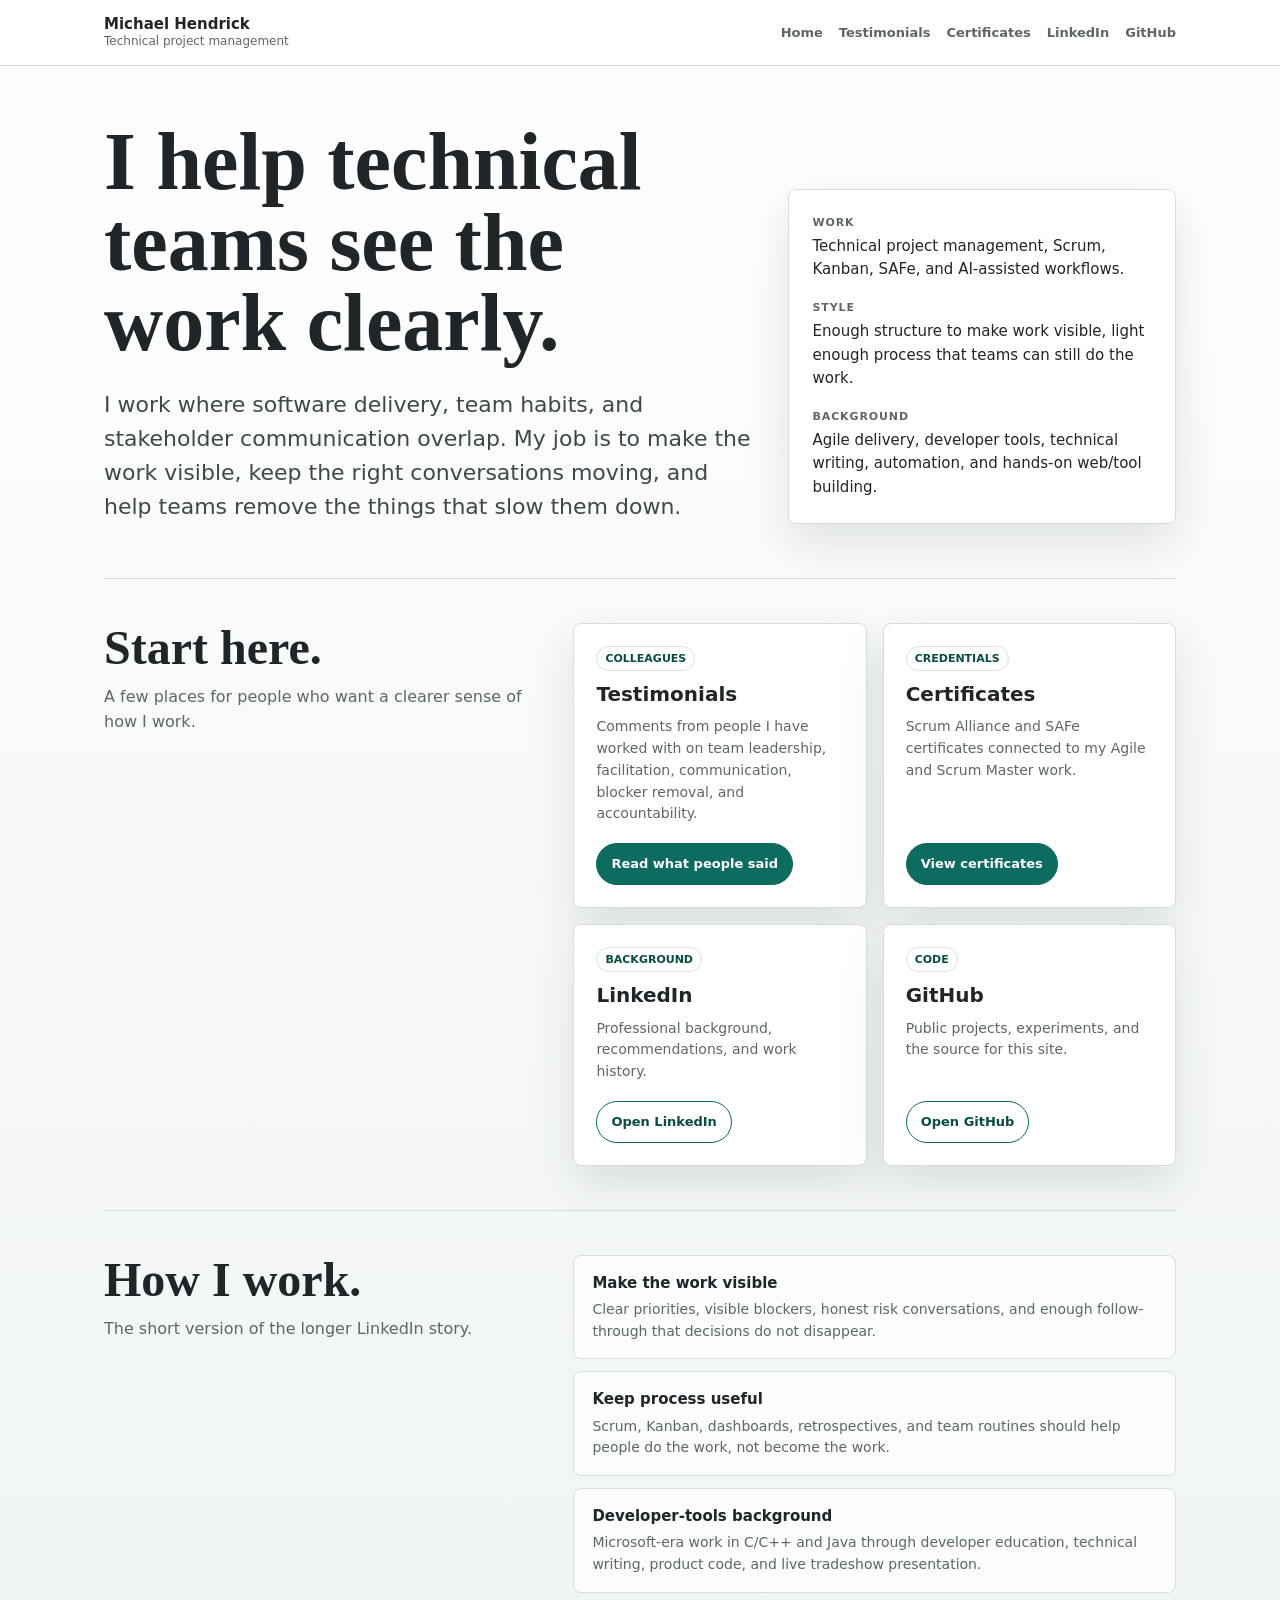
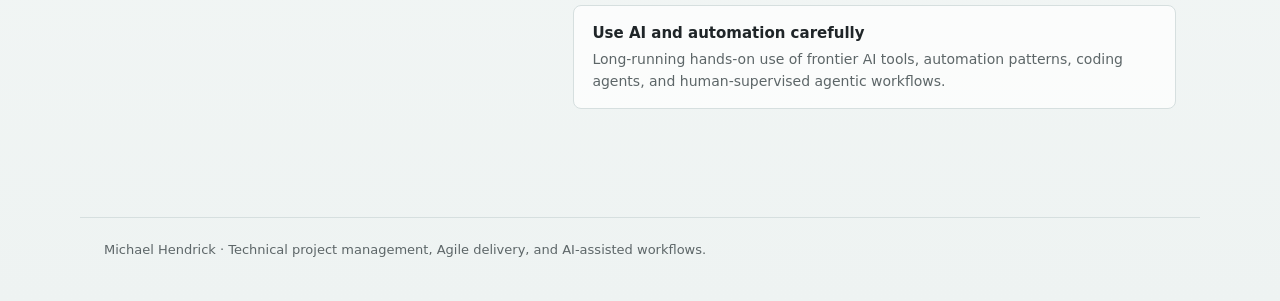
==== commit 15884a11: "Update Microsoft-era experience wording" ====
--- a/index.html
+++ b/index.html
@@ -138,7 +138,7 @@
           </li>
           <li>
             <strong>Developer-tools background</strong>
-            <span>Microsoft-era exposure to C/C++ and Java through technical writing, developer education, coding demos, and live technical questions.</span>
+            <span>Microsoft-era work in C/C++ and Java through developer education, technical writing, product code, and live tradeshow presentation.</span>
           </li>
           <li>
             <strong>Use AI and automation carefully</strong>
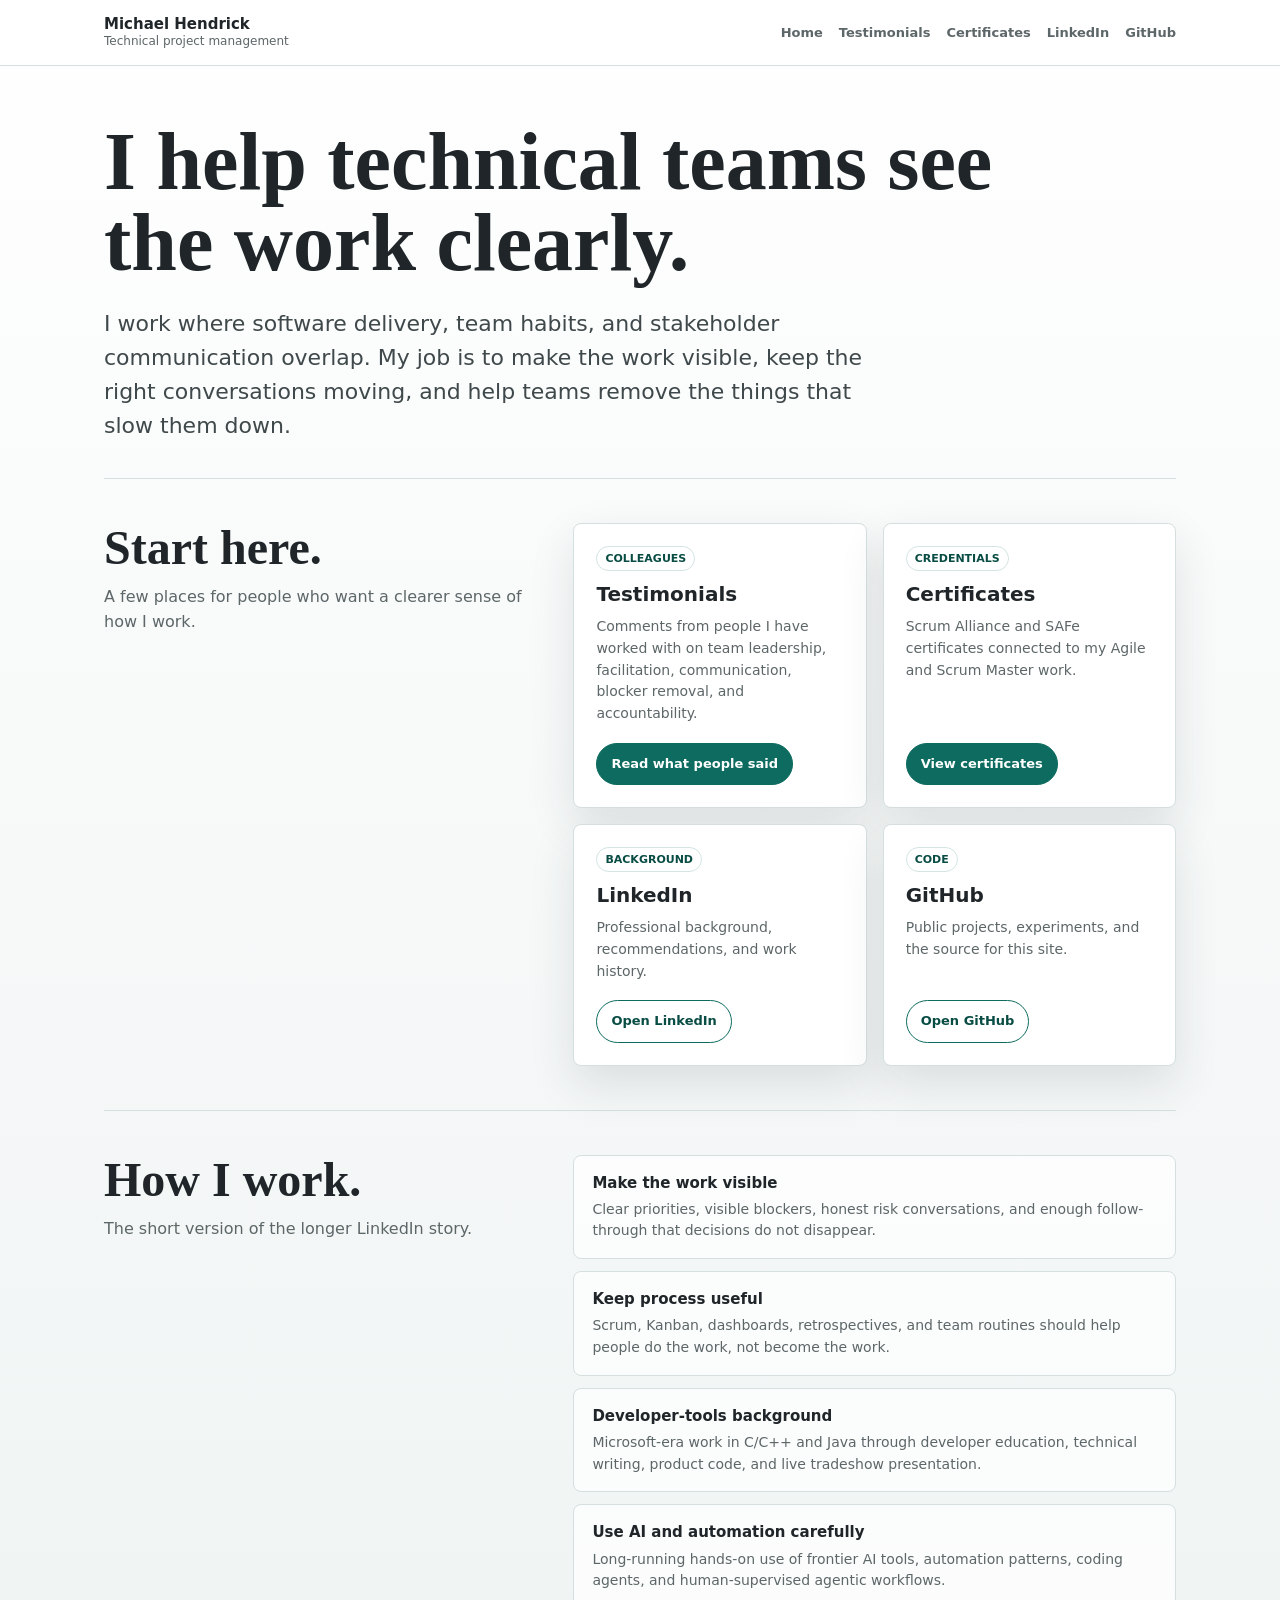
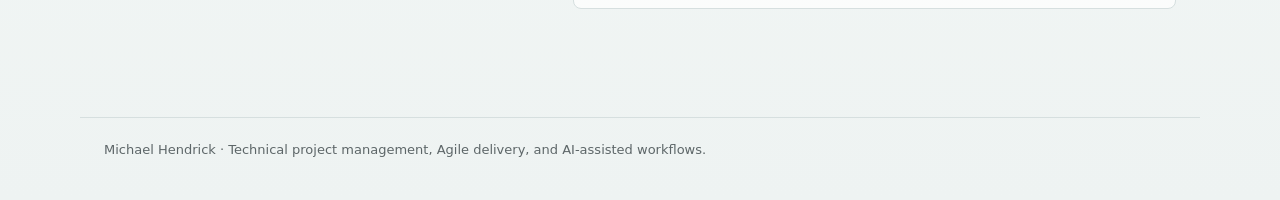
==== commit ff8ec9e9: "Remove home hero summary card" ====
--- a/index.html
+++ b/index.html
@@ -37,7 +37,7 @@
     </header>
 
     <main>
-      <section class="hero" aria-labelledby="page-title">
+      <section class="hero hero--plain" aria-labelledby="page-title">
         <div>
           <h1 id="page-title">I help technical teams see the work clearly.</h1>
           <p>
@@ -47,23 +47,6 @@
             slow them down.
           </p>
         </div>
-
-        <aside class="hero-card" aria-label="Profile snapshot">
-          <dl>
-            <div>
-              <dt>Work</dt>
-              <dd>Technical project management, Scrum, Kanban, SAFe, and AI-assisted workflows.</dd>
-            </div>
-            <div>
-              <dt>Style</dt>
-              <dd>Enough structure to make work visible, light enough process that teams can still do the work.</dd>
-            </div>
-            <div>
-              <dt>Background</dt>
-              <dd>Agile delivery, developer tools, technical writing, automation, and hands-on web/tool building.</dd>
-            </div>
-          </dl>
-        </aside>
       </section>
 
       <section class="section" aria-labelledby="start-title">
